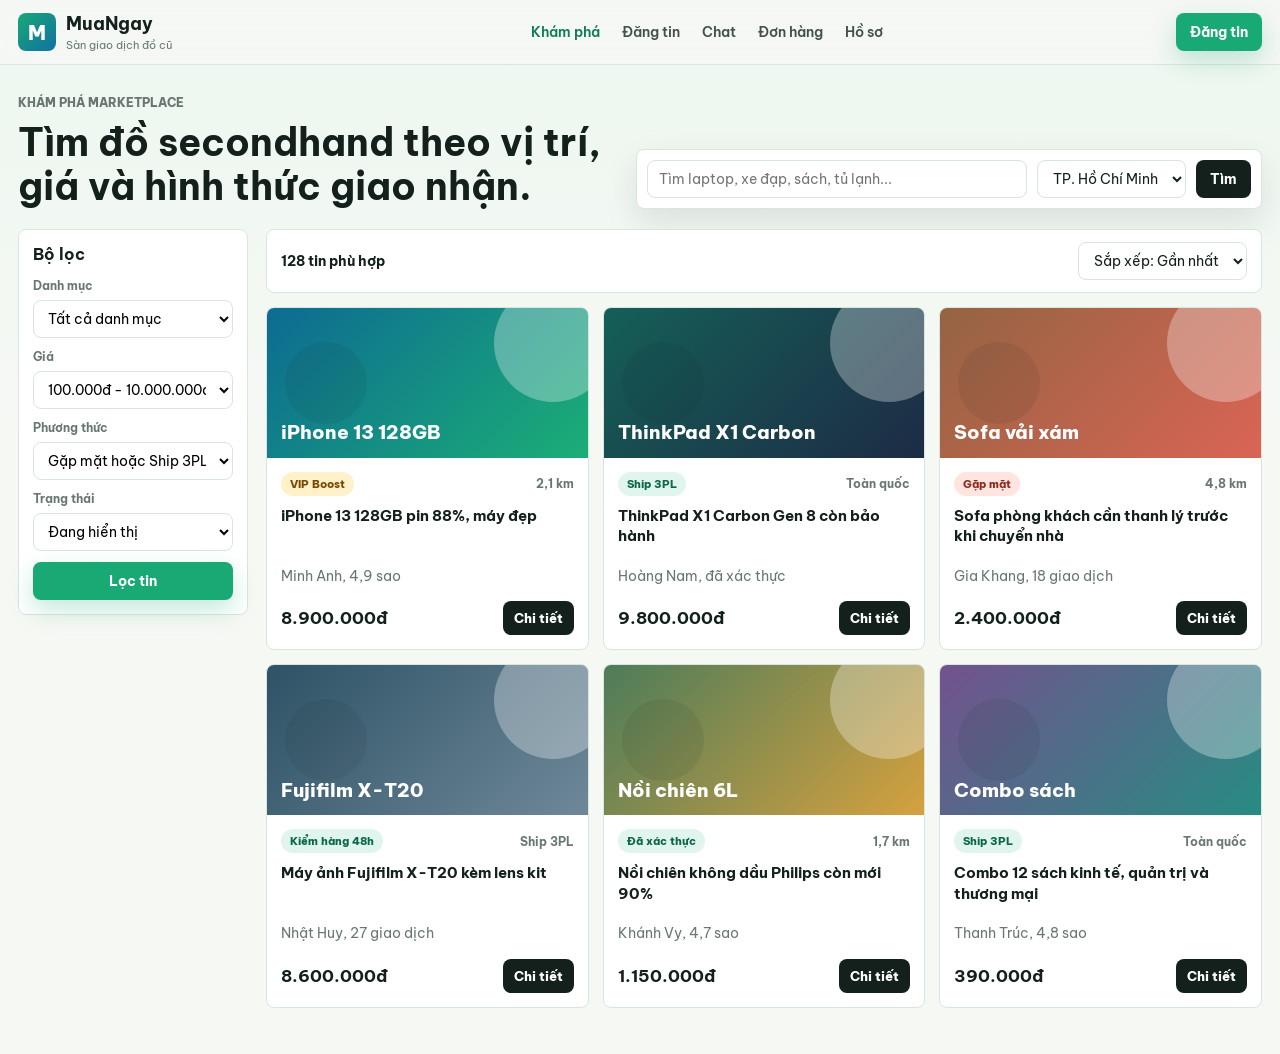
==== demomuangay1/02-kham-pha/index.html @ b1d273b2 "Upload dự án" ====
<!DOCTYPE html>
<html lang="vi">
<head>
  <meta charset="UTF-8">
  <meta name="viewport" content="width=device-width, initial-scale=1.0">
  <title>Khám phá tin đăng - MuaNgay</title>
  <link rel="preconnect" href="https://fonts.googleapis.com">
  <link rel="preconnect" href="https://fonts.gstatic.com" crossorigin>
  <link href="https://fonts.googleapis.com/css2?family=Be+Vietnam+Pro:wght@400;500;600;700;800&display=swap" rel="stylesheet">
  <link rel="stylesheet" href="/demomuangay1/assets/styles.css">
</head>
<body>
  <header class="site-header">
    <nav class="navbar">
      <a class="brand" href="/demomuangay1/01-trang-chu/"><span class="brand-mark">M</span><span><strong>MuaNgay</strong><small>Sàn giao dịch đồ cũ</small></span></a>
      <div class="nav-links">
        <a class="active" href="/demomuangay1/02-kham-pha/">Khám phá</a>
        <a href="/demomuangay1/04-dang-tin/">Đăng tin</a>
        <a href="/demomuangay1/05-chat-tra-gia/">Chat</a>
        <a href="/demomuangay1/06-don-hang/">Đơn hàng</a>
        <a href="/demomuangay1/07-ho-so/">Hồ sơ</a>
      </div>
      <div class="nav-actions"><a class="btn btn-primary" href="/demomuangay1/04-dang-tin/">Đăng tin</a></div>
    </nav>
  </header>

  <main class="page-shell">
    <section class="page-title">
      <div>
        <p class="eyebrow">Khám phá marketplace</p>
        <h1>Tìm đồ secondhand theo vị trí, giá và hình thức giao nhận.</h1>
      </div>
      <form class="compact-search">
        <input type="search" placeholder="Tìm laptop, xe đạp, sách, tủ lạnh...">
        <select><option>TP. Hồ Chí Minh</option><option>Hà Nội</option></select>
        <button class="btn btn-dark">Tìm</button>
      </form>
    </section>

    <section class="browse-layout">
      <aside class="filters">
        <h3>Bộ lọc</h3>
        <label><span>Danh mục</span><select><option>Tất cả danh mục</option><option>Đồ điện tử</option><option>Nội thất</option></select></label>
        <label><span>Giá</span><select><option>100.000đ - 10.000.000đ</option></select></label>
        <label><span>Phương thức</span><select><option>Gặp mặt hoặc Ship 3PL</option></select></label>
        <label><span>Trạng thái</span><select><option>Đang hiển thị</option><option>VIP Boost</option></select></label>
        <button class="btn btn-primary btn-full">Lọc tin</button>
      </aside>

      <div class="listing-area">
        <div class="toolbar">
          <strong>128 tin phù hợp</strong>
          <select><option>Sắp xếp: Gần nhất</option><option>Giá thấp trước</option><option>Mới đăng</option></select>
        </div>
        <div class="product-grid">
          <article class="product-card"><div class="product-photo photo-phone"><span>iPhone 13 128GB</span></div><div class="card-body"><div class="tag-row"><span class="badge hot">VIP Boost</span><span>2,1 km</span></div><h3>iPhone 13 128GB pin 88%, máy đẹp</h3><p class="seller">Minh Anh, 4,9 sao</p><div class="card-bottom"><strong>8.900.000đ</strong><a href="/demomuangay1/03-chi-tiet-san-pham/">Chi tiết</a></div></div></article>
          <article class="product-card"><div class="product-photo photo-laptop"><span>ThinkPad X1 Carbon</span></div><div class="card-body"><div class="tag-row"><span class="badge ship">Ship 3PL</span><span>Toàn quốc</span></div><h3>ThinkPad X1 Carbon Gen 8 còn bảo hành</h3><p class="seller">Hoàng Nam, đã xác thực</p><div class="card-bottom"><strong>9.800.000đ</strong><a href="/demomuangay1/03-chi-tiet-san-pham/">Chi tiết</a></div></div></article>
          <article class="product-card"><div class="product-photo photo-sofa"><span>Sofa vải xám</span></div><div class="card-body"><div class="tag-row"><span class="badge pickup">Gặp mặt</span><span>4,8 km</span></div><h3>Sofa phòng khách cần thanh lý trước khi chuyển nhà</h3><p class="seller">Gia Khang, 18 giao dịch</p><div class="card-bottom"><strong>2.400.000đ</strong><a href="/demomuangay1/03-chi-tiet-san-pham/">Chi tiết</a></div></div></article>
          <article class="product-card"><div class="product-photo photo-camera"><span>Fujifilm X-T20</span></div><div class="card-body"><div class="tag-row"><span class="badge ship">Kiểm hàng 48h</span><span>Ship 3PL</span></div><h3>Máy ảnh Fujifilm X-T20 kèm lens kit</h3><p class="seller">Nhật Huy, 27 giao dịch</p><div class="card-bottom"><strong>8.600.000đ</strong><a href="/demomuangay1/03-chi-tiet-san-pham/">Chi tiết</a></div></div></article>
          <article class="product-card"><div class="product-photo photo-airfryer"><span>Nồi chiên 6L</span></div><div class="card-body"><div class="tag-row"><span class="badge verified">Đã xác thực</span><span>1,7 km</span></div><h3>Nồi chiên không dầu Philips còn mới 90%</h3><p class="seller">Khánh Vy, 4,7 sao</p><div class="card-bottom"><strong>1.150.000đ</strong><a href="/demomuangay1/03-chi-tiet-san-pham/">Chi tiết</a></div></div></article>
          <article class="product-card"><div class="product-photo photo-books"><span>Combo sách</span></div><div class="card-body"><div class="tag-row"><span class="badge ship">Ship 3PL</span><span>Toàn quốc</span></div><h3>Combo 12 sách kinh tế, quản trị và thương mại</h3><p class="seller">Thanh Trúc, 4,8 sao</p><div class="card-bottom"><strong>390.000đ</strong><a href="/demomuangay1/03-chi-tiet-san-pham/">Chi tiết</a></div></div></article>
        </div>
      </div>
    </section>
  </main>
</body>
</html>
---- demomuangay1/assets/styles.css ----
:root {
  --ink: #13201c;
  --muted: #687772;
  --line: #d9e5df;
  --paper: #f6f8f4;
  --panel: #ffffff;
  --mint: #19a974;
  --mint-dark: #0f7d58;
  --sun: #f5b942;
  --coral: #ed6a5a;
  --teal-soft: #dff5ed;
  --blue-soft: #e7f0ff;
  --shadow: 0 14px 34px rgba(19, 32, 28, 0.1);
}

* {
  box-sizing: border-box;
}

html {
  scroll-behavior: smooth;
}

body {
  margin: 0;
  font-family: "Be Vietnam Pro", Arial, sans-serif;
  color: var(--ink);
  background:
    linear-gradient(180deg, #edf7f0 0, #f6f8f4 440px, #f6f8f4 100%);
  font-size: 14px;
}

button,
input,
select {
  font: inherit;
}

a {
  color: inherit;
  text-decoration: none;
}

.site-header {
  position: sticky;
  top: 0;
  z-index: 10;
  background: rgba(246, 248, 244, 0.88);
  border-bottom: 1px solid var(--line);
  backdrop-filter: blur(16px);
}

.navbar,
.section,
.footer {
  width: min(1360px, calc(100% - 36px));
  margin: 0 auto;
}

.navbar {
  min-height: 64px;
  display: flex;
  align-items: center;
  justify-content: space-between;
  gap: 24px;
}

.brand {
  display: flex;
  align-items: center;
  gap: 10px;
  min-width: 220px;
}

.brand-mark {
  width: 38px;
  height: 38px;
  display: grid;
  place-items: center;
  border-radius: 8px;
  color: #fff;
  background: linear-gradient(135deg, var(--mint), #1170a3);
  font-weight: 800;
  font-size: 20px;
}

.brand strong {
  display: block;
  font-size: 18px;
}

.brand small {
  color: var(--muted);
  font-size: 11px;
}

.nav-links {
  display: flex;
  align-items: center;
  gap: 22px;
  color: #43504c;
  font-weight: 600;
  font-size: 14px;
}

.nav-links a.active {
  color: var(--mint-dark);
}

.nav-actions {
  display: flex;
  align-items: center;
  gap: 10px;
}

.btn {
  display: inline-flex;
  align-items: center;
  justify-content: center;
  min-height: 38px;
  border: 0;
  border-radius: 8px;
  padding: 0 14px;
  font-weight: 700;
  font-size: 14px;
  cursor: pointer;
  transition: transform 0.2s ease, box-shadow 0.2s ease, background 0.2s ease;
}

.btn:hover {
  transform: translateY(-1px);
}

.btn-primary {
  color: #fff;
  background: var(--mint);
  box-shadow: 0 10px 24px rgba(25, 169, 116, 0.25);
}

.btn-primary:hover {
  background: var(--mint-dark);
}

.btn-ghost {
  color: var(--ink);
  background: transparent;
}

.btn-outline {
  border: 1px solid var(--line);
  background: #fff;
}

.btn-dark {
  color: #fff;
  background: var(--ink);
}

.btn-full {
  width: 100%;
}

.hero {
  width: min(1360px, calc(100% - 36px));
  min-height: calc(100vh - 64px);
  margin: 0 auto;
  display: grid;
  grid-template-columns: minmax(0, 1.15fr) minmax(340px, 0.85fr);
  gap: 28px;
  align-items: center;
  padding: 28px 0 22px;
}

.hero-content h1,
.section-heading h2,
.trust-copy h2 {
  margin: 0;
  letter-spacing: 0;
}

.hero-content h1 {
  max-width: 720px;
  font-size: clamp(36px, 4vw, 56px);
  line-height: 1.1;
}

.eyebrow {
  margin: 0 0 9px;
  color: var(--mint-dark);
  font-size: 12px;
  font-weight: 800;
  text-transform: uppercase;
}

.hero-copy {
  max-width: 680px;
  color: var(--muted);
  font-size: 15px;
  line-height: 1.65;
}

.search-panel {
  margin-top: 22px;
  padding: 10px;
  display: grid;
  grid-template-columns: 1.6fr 1fr 1fr auto;
  gap: 10px;
  background: #fff;
  border: 1px solid var(--line);
  border-radius: 8px;
  box-shadow: var(--shadow);
}

.field {
  min-width: 0;
  display: flex;
  flex-direction: column;
  gap: 4px;
  padding: 7px 10px;
  background: #f5f8f6;
  border-radius: 8px;
}

.field label {
  color: var(--muted);
  font-size: 11px;
  font-weight: 700;
}

.field input,
.field select {
  min-width: 0;
  border: 0;
  outline: 0;
  color: var(--ink);
  background: transparent;
  font-weight: 700;
  font-size: 13px;
}

.hero-stats {
  margin-top: 18px;
  display: grid;
  grid-template-columns: repeat(3, 1fr);
  gap: 10px;
}

.hero-stats div {
  padding: 13px;
  background: #fff;
  border: 1px solid var(--line);
  border-radius: 8px;
}

.hero-stats strong {
  display: block;
  font-size: 20px;
}

.hero-stats span {
  display: block;
  margin-top: 4px;
  color: var(--muted);
  font-size: 12px;
}

.deal-preview,
.filters,
.product-card,
.trust-item,
.order-card {
  background: var(--panel);
  border: 1px solid var(--line);
  border-radius: 8px;
}

.deal-preview {
  overflow: hidden;
  box-shadow: var(--shadow);
  transform: translateY(6px);
}

.product-photo {
  min-height: 170px;
  position: relative;
  display: flex;
  align-items: flex-end;
  padding: 14px;
  overflow: hidden;
}

.product-photo::before,
.product-photo::after {
  content: "";
  position: absolute;
  border-radius: 999px;
  opacity: 0.55;
}

.product-photo::before {
  width: 118px;
  height: 118px;
  right: -24px;
  top: -24px;
  background: rgba(255, 255, 255, 0.55);
}

.product-photo::after {
  width: 82px;
  height: 82px;
  left: 18px;
  top: 34px;
  background: rgba(23, 33, 31, 0.14);
}

.product-photo span {
  position: relative;
  z-index: 1;
  max-width: 210px;
  color: #fff;
  font-weight: 800;
  font-size: 19px;
  line-height: 1.2;
}

.photo-laptop { background: linear-gradient(135deg, #155f57, #1d2b45); }
.photo-phone { background: linear-gradient(135deg, #0d6b92, #1bae76); }
.photo-sofa { background: linear-gradient(135deg, #946442, #da6455); }
.photo-bike { background: linear-gradient(135deg, #27384b, #e6ad34); }
.photo-books { background: linear-gradient(135deg, #73528e, #278c82); }
.photo-camera { background: linear-gradient(135deg, #2e5266, #6e8898); }
.photo-airfryer { background: linear-gradient(135deg, #4d7c59, #d6a13f); }

.preview-body,
.card-body {
  padding: 14px;
}

.preview-row,
.tag-row,
.deposit-line,
.card-bottom,
.section-heading,
.footer {
  display: flex;
  align-items: center;
  justify-content: space-between;
  gap: 12px;
}

.price {
  font-size: 19px;
  font-weight: 800;
}

.deal-preview h2 {
  margin: 12px 0 6px;
  font-size: 18px;
}

.offer-box strong,
.deposit-line strong {
  font-size: 14px;
}

.deal-preview p,
.seller,
.trust-copy p,
.trust-item p,
.order-card p,
.footer p {
  color: var(--muted);
  line-height: 1.55;
  font-size: 14px;
}

.badge {
  display: inline-flex;
  align-items: center;
  min-height: 24px;
  padding: 0 9px;
  border-radius: 999px;
  font-size: 11px;
  font-weight: 800;
}

.verified,
.ship {
  color: #0d684a;
  background: var(--teal-soft);
}

.hot {
  color: #7a4700;
  background: #fff1ca;
}

.pickup {
  color: #8d2b21;
  background: #ffe4df;
}

.offer-box {
  margin: 12px 0 10px;
  padding: 11px;
  display: flex;
  align-items: center;
  justify-content: space-between;
  background: var(--blue-soft);
  border-radius: 8px;
}

.offer-box span,
.deposit-line span {
  color: var(--muted);
  font-size: 12px;
  font-weight: 700;
}

.category-strip {
  display: grid;
  grid-template-columns: repeat(7, 1fr);
  gap: 10px;
  padding: 6px 0 26px;
}

.category-strip a {
  min-height: 48px;
  display: grid;
  place-items: center;
  padding: 0 10px;
  border: 1px solid var(--line);
  border-radius: 8px;
  background: #fff;
  font-weight: 800;
  font-size: 13px;
  text-align: center;
  box-shadow: 0 8px 18px rgba(19, 32, 28, 0.05);
}

.section {
  padding: 34px 0;
}

.section-heading {
  margin-bottom: 18px;
}

.section-heading h2,
.trust-copy h2 {
  font-size: clamp(24px, 3vw, 34px);
}

.content-grid {
  display: grid;
  grid-template-columns: 230px minmax(0, 1fr);
  gap: 18px;
}

.filters {
  align-self: start;
  padding: 14px;
  position: sticky;
  top: 96px;
}

.filters h3 {
  margin: 0 0 14px;
  font-size: 16px;
}

.filters label {
  display: block;
  margin-bottom: 11px;
}

.filters span {
  display: block;
  margin-bottom: 7px;
  color: var(--muted);
  font-size: 12px;
  font-weight: 700;
}

.filters select {
  width: 100%;
  height: 38px;
  border: 1px solid var(--line);
  border-radius: 8px;
  padding: 0 10px;
  background: #fff;
}

.product-grid {
  display: grid;
  grid-template-columns: repeat(3, minmax(0, 1fr));
  gap: 14px;
}

.product-card {
  overflow: hidden;
  transition: transform 0.2s ease, box-shadow 0.2s ease, border-color 0.2s ease;
}

.product-card:hover {
  border-color: rgba(25, 169, 116, 0.45);
  box-shadow: 0 12px 26px rgba(19, 32, 28, 0.08);
  transform: translateY(-2px);
}

.product-card .product-photo {
  min-height: 150px;
}

.tag-row {
  color: var(--muted);
  font-size: 12px;
  font-weight: 700;
}

.product-card h3 {
  min-height: 46px;
  margin: 10px 0 5px;
  font-size: 15px;
  line-height: 1.35;
}

.card-bottom strong {
  font-size: 17px;
}

.card-bottom button,
.card-bottom a {
  display: inline-grid;
  place-items: center;
  min-height: 34px;
  border: 0;
  border-radius: 8px;
  padding: 0 11px;
  color: #fff;
  background: var(--ink);
  font-weight: 800;
  font-size: 13px;
  cursor: pointer;
}

.trust-section {
  display: grid;
  grid-template-columns: 0.8fr 1.2fr;
  gap: 20px;
  align-items: start;
  padding-top: 42px;
  padding-bottom: 42px;
}

.trust-grid {
  display: grid;
  grid-template-columns: repeat(3, 1fr);
  gap: 12px;
}

.trust-item {
  padding: 16px;
  background: linear-gradient(180deg, #fff 0, #f7fbf8 100%);
}

.trust-item span {
  display: inline-flex;
  margin-bottom: 14px;
  color: var(--mint-dark);
  font-weight: 800;
}

.trust-item h3 {
  margin: 0 0 10px;
  font-size: 16px;
}

.order-board {
  display: grid;
  gap: 10px;
}

.order-card {
  display: grid;
  grid-template-columns: auto 1fr auto;
  align-items: center;
  gap: 12px;
  padding: 14px;
  box-shadow: 0 8px 18px rgba(19, 32, 28, 0.045);
}

.order-card.active {
  border-color: rgba(25, 169, 116, 0.45);
  background: #f2fbf7;
}

.status-dot {
  width: 10px;
  height: 10px;
  border-radius: 999px;
  background: var(--mint);
  box-shadow: 0 0 0 6px rgba(25, 169, 116, 0.12);
}

.order-card h3,
.order-card p {
  margin: 0;
}

.order-card h3 {
  font-size: 16px;
}

.order-card strong {
  font-size: 14px;
}

.footer {
  padding: 22px 0 30px;
  border-top: 1px solid var(--line);
}

.footer p {
  margin: 6px 0 0;
}

.page-shell {
  width: min(1360px, calc(100% - 36px));
  min-height: calc(100vh - 64px);
  margin: 0 auto;
  padding: 28px 0 46px;
}

.page-title {
  display: flex;
  align-items: end;
  justify-content: space-between;
  gap: 18px;
  margin-bottom: 20px;
}

.page-title.stacked {
  display: block;
}

.page-title h1 {
  max-width: 760px;
  margin: 0;
  font-size: clamp(28px, 3vw, 42px);
  line-height: 1.14;
}

.page-title p {
  max-width: 680px;
  color: var(--muted);
  line-height: 1.6;
}

.compact-search,
.toolbar,
.tabs,
.form-actions,
.chat-head,
.chat-input {
  display: flex;
  align-items: center;
  gap: 10px;
}

.compact-search {
  padding: 10px;
  background: #fff;
  border: 1px solid var(--line);
  border-radius: 8px;
  box-shadow: var(--shadow);
}

.compact-search input,
.compact-search select,
.toolbar select,
.form-card input,
.form-card select,
.form-card textarea,
.profile-content input,
.chat-input input {
  min-height: 38px;
  border: 1px solid var(--line);
  border-radius: 8px;
  padding: 0 11px;
  color: var(--ink);
  background: #fff;
  outline: 0;
}

.compact-search input {
  width: min(380px, 38vw);
}

.browse-layout {
  display: grid;
  grid-template-columns: 230px minmax(0, 1fr);
  gap: 18px;
}

.listing-area {
  min-width: 0;
}

.toolbar {
  justify-content: space-between;
  margin-bottom: 14px;
  padding: 12px 14px;
  background: #fff;
  border: 1px solid var(--line);
  border-radius: 8px;
}

.detail-layout {
  display: grid;
  grid-template-columns: minmax(0, 1.25fr) minmax(340px, 0.75fr);
  gap: 20px;
  align-items: start;
}

.gallery,
.purchase-panel,
.detail-info article,
.form-card,
.conversation-list,
.chat-window,
.qr-panel,
.profile-card,
.panel,
.metric-grid div {
  background: #fff;
  border: 1px solid var(--line);
  border-radius: 8px;
}

.gallery {
  padding: 14px;
}

.main-photo {
  min-height: 430px;
}

.thumb-row {
  display: grid;
  grid-template-columns: repeat(3, 1fr);
  gap: 10px;
  margin-top: 10px;
}

.thumb-row .product-photo {
  min-height: 92px;
}

.purchase-panel {
  padding: 18px;
  position: sticky;
  top: 86px;
  box-shadow: var(--shadow);
}

.purchase-panel h1 {
  margin: 14px 0 8px;
  font-size: 26px;
  line-height: 1.25;
}

.detail-price {
  font-size: 30px;
  font-weight: 800;
}

.seller-box,
.safe-note,
.handoff-box,
.upload-box,
.offer-card-chat {
  padding: 12px;
  border-radius: 8px;
  background: #f5f8f6;
}

.seller-box {
  display: grid;
  gap: 4px;
  margin: 16px 0;
}

.seller-box span,
.safe-note,
.handoff-box,
.offer-card-chat p {
  color: var(--muted);
  line-height: 1.55;
}

.action-stack {
  display: grid;
  gap: 10px;
  margin-bottom: 12px;
}

.action-stack .btn {
  display: grid;
  place-items: center;
}

.detail-info {
  display: grid;
  grid-template-columns: 1fr 1fr;
  gap: 18px;
  margin-top: 18px;
}

.detail-info article {
  padding: 18px;
}

.detail-info h2,
.form-card h2,
.panel h2,
.conversation-list h2,
.qr-panel h2 {
  margin: 0 0 12px;
  font-size: 20px;
}

.clean-list {
  margin: 0;
  padding-left: 18px;
  color: var(--muted);
  line-height: 1.8;
}

.form-layout {
  display: grid;
  grid-template-columns: 0.55fr 1fr;
  gap: 24px;
  align-items: start;
}

.form-card,
.panel {
  padding: 18px;
}

.form-grid {
  display: grid;
  grid-template-columns: repeat(2, minmax(0, 1fr));
  gap: 14px;
}

.form-card label,
.profile-content label {
  display: grid;
  gap: 7px;
  margin-bottom: 14px;
}

.form-card label span,
.profile-content label span {
  color: var(--muted);
  font-size: 12px;
  font-weight: 700;
}

.form-card textarea {
  min-height: 110px;
  padding-top: 10px;
  resize: vertical;
}

.upload-box {
  min-height: 120px;
  display: grid;
  place-items: center;
  margin-bottom: 14px;
  border: 1px dashed #a8bbb3;
  color: var(--muted);
  font-weight: 700;
}

.handoff-box {
  display: grid;
  gap: 4px;
  margin-bottom: 14px;
}

.form-actions {
  justify-content: flex-end;
}

.chat-layout {
  min-height: calc(100vh - 140px);
  display: grid;
  grid-template-columns: 300px minmax(0, 1fr);
  gap: 18px;
}

.conversation-list {
  padding: 14px;
}

.conversation {
  display: grid;
  gap: 4px;
  padding: 12px;
  border-radius: 8px;
  color: var(--muted);
}

.conversation strong {
  color: var(--ink);
}

.conversation.active {
  background: #f2fbf7;
}

.chat-window {
  display: grid;
  grid-template-rows: auto 1fr auto;
  overflow: hidden;
}

.chat-head {
  justify-content: space-between;
  padding: 14px;
  border-bottom: 1px solid var(--line);
}

.chat-head span {
  display: block;
  margin-top: 3px;
  color: var(--muted);
  font-size: 13px;
}

.messages {
  padding: 18px;
}

.bubble {
  width: fit-content;
  max-width: 62%;
  margin: 0 0 10px;
  padding: 11px 12px;
  border-radius: 8px;
  line-height: 1.5;
}

.bubble.other {
  background: #f0f3f1;
}

.bubble.mine {
  margin-left: auto;
  color: #fff;
  background: var(--mint-dark);
}

.offer-card-chat {
  max-width: 360px;
  margin: 12px auto 12px 0;
  border: 1px solid var(--line);
}

.offer-card-chat span {
  color: var(--mint-dark);
  font-weight: 800;
}

.offer-card-chat strong {
  display: block;
  margin-top: 6px;
  font-size: 22px;
}

.chat-input {
  padding: 14px;
  border-top: 1px solid var(--line);
}

.chat-input input {
  flex: 1;
}

.tabs {
  padding: 6px;
  background: #fff;
  border: 1px solid var(--line);
  border-radius: 8px;
}

.tabs button {
  min-height: 34px;
  border: 0;
  border-radius: 8px;
  padding: 0 12px;
  background: transparent;
  font-weight: 700;
}

.tabs button.active {
  color: #fff;
  background: var(--ink);
}

.order-page-grid {
  display: grid;
  grid-template-columns: minmax(0, 1fr) 320px;
  gap: 18px;
}

.qr-panel {
  padding: 18px;
}

.qr-box {
  aspect-ratio: 1;
  display: grid;
  place-items: center;
  margin: 12px 0;
  border-radius: 8px;
  color: var(--ink);
  background:
    linear-gradient(90deg, #13201c 12px, transparent 1%) 0 0 / 34px 34px,
    linear-gradient(#13201c 12px, transparent 1%) 0 0 / 34px 34px,
    #fff;
  border: 10px solid #fff;
  box-shadow: inset 0 0 0 1px var(--line);
  font-weight: 800;
}

.profile-grid {
  display: grid;
  grid-template-columns: 300px minmax(0, 1fr);
  gap: 18px;
}

.profile-card {
  padding: 20px;
  text-align: center;
}

.avatar {
  width: 86px;
  height: 86px;
  display: grid;
  place-items: center;
  margin: 0 auto 14px;
  border-radius: 50%;
  color: #fff;
  background: linear-gradient(135deg, var(--mint), #1170a3);
  font-size: 26px;
  font-weight: 800;
}

.profile-card h1 {
  margin: 0 0 6px;
}

.profile-card p {
  color: var(--muted);
}

.profile-content {
  display: grid;
  gap: 18px;
}

.metric-grid {
  display: grid;
  grid-template-columns: repeat(3, 1fr);
  gap: 14px;
}

.metric-grid div {
  padding: 18px;
}

.metric-grid strong {
  display: block;
  font-size: 26px;
}

.metric-grid span {
  color: var(--muted);
}

@media (max-width: 980px) {
  .nav-links {
    display: none;
  }

  .hero,
  .trust-section,
  .content-grid,
  .browse-layout,
  .detail-layout,
  .form-layout,
  .chat-layout,
  .order-page-grid,
  .profile-grid {
    grid-template-columns: 1fr;
  }

  .search-panel {
    grid-template-columns: 1fr 1fr;
  }

  .search-panel .btn {
    grid-column: 1 / -1;
  }

  .category-strip,
  .trust-grid {
    grid-template-columns: repeat(2, 1fr);
  }

  .product-grid {
    grid-template-columns: repeat(2, minmax(0, 1fr));
  }

  .filters {
    position: static;
  }

  .purchase-panel {
    position: static;
  }
}

@media (max-width: 680px) {
  .navbar,
  .section,
  .footer,
  .hero {
    width: min(100% - 24px, 1180px);
  }

  .navbar {
    min-height: auto;
    padding: 14px 0;
    align-items: flex-start;
  }

  .brand {
    min-width: 0;
  }

  .brand small,
  .nav-actions .btn-ghost {
    display: none;
  }

  .hero {
    padding-top: 26px;
    min-height: auto;
  }

  .hero-content h1 {
    font-size: 32px;
    line-height: 1.14;
  }

  .hero-copy {
    font-size: 14px;
  }

  .product-photo {
    min-height: 145px;
  }

  .search-panel,
  .hero-stats,
  .product-grid,
  .category-strip,
  .trust-grid,
  .order-card,
  .footer,
  .detail-info,
  .form-grid,
  .metric-grid {
    grid-template-columns: 1fr;
  }

  .page-title,
  .compact-search,
  .toolbar {
    align-items: stretch;
    flex-direction: column;
  }

  .compact-search input {
    width: 100%;
  }

  .main-photo {
    min-height: 260px;
  }

  .bubble {
    max-width: 86%;
  }

  .section-heading,
  .footer {
    align-items: flex-start;
    flex-direction: column;
  }

  .order-card {
    display: grid;
  }
}
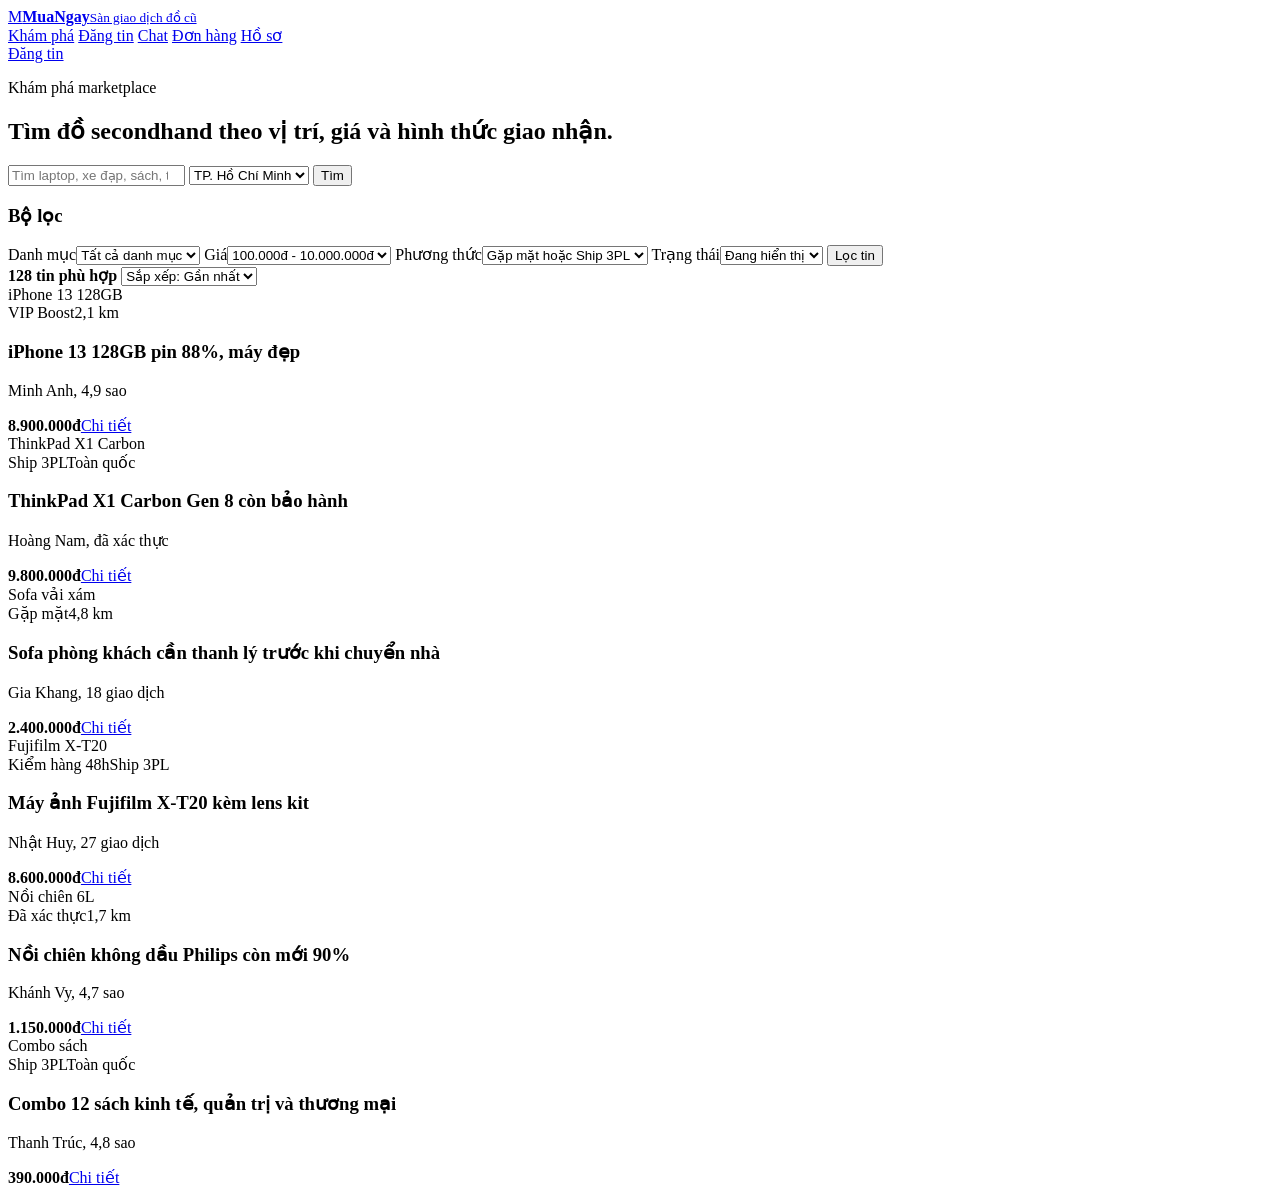
==== commit e4ccd0b8: "Fix GitHub Pages paths" ====
--- a/demomuangay1/02-kham-pha/index.html
+++ b/demomuangay1/02-kham-pha/index.html
@@ -7,20 +7,20 @@
   <link rel="preconnect" href="https://fonts.googleapis.com">
   <link rel="preconnect" href="https://fonts.gstatic.com" crossorigin>
   <link href="https://fonts.googleapis.com/css2?family=Be+Vietnam+Pro:wght@400;500;600;700;800&display=swap" rel="stylesheet">
-  <link rel="stylesheet" href="/demomuangay1/assets/styles.css">
+  <link rel="stylesheet" href="/DemoTMDT/demomuangay1/assets/styles.css">
 </head>
 <body>
   <header class="site-header">
     <nav class="navbar">
-      <a class="brand" href="/demomuangay1/01-trang-chu/"><span class="brand-mark">M</span><span><strong>MuaNgay</strong><small>Sàn giao dịch đồ cũ</small></span></a>
+      <a class="brand" href="/DemoTMDT/demomuangay1/01-trang-chu/"><span class="brand-mark">M</span><span><strong>MuaNgay</strong><small>Sàn giao dịch đồ cũ</small></span></a>
       <div class="nav-links">
-        <a class="active" href="/demomuangay1/02-kham-pha/">Khám phá</a>
-        <a href="/demomuangay1/04-dang-tin/">Đăng tin</a>
-        <a href="/demomuangay1/05-chat-tra-gia/">Chat</a>
-        <a href="/demomuangay1/06-don-hang/">Đơn hàng</a>
-        <a href="/demomuangay1/07-ho-so/">Hồ sơ</a>
+        <a class="active" href="/DemoTMDT/demomuangay1/02-kham-pha/">Khám phá</a>
+        <a href="/DemoTMDT/demomuangay1/04-dang-tin/">Đăng tin</a>
+        <a href="/DemoTMDT/demomuangay1/05-chat-tra-gia/">Chat</a>
+        <a href="/DemoTMDT/demomuangay1/06-don-hang/">Đơn hàng</a>
+        <a href="/DemoTMDT/demomuangay1/07-ho-so/">Hồ sơ</a>
       </div>
-      <div class="nav-actions"><a class="btn btn-primary" href="/demomuangay1/04-dang-tin/">Đăng tin</a></div>
+      <div class="nav-actions"><a class="btn btn-primary" href="/DemoTMDT/demomuangay1/04-dang-tin/">Đăng tin</a></div>
     </nav>
   </header>
 
@@ -53,12 +53,12 @@
           <select><option>Sắp xếp: Gần nhất</option><option>Giá thấp trước</option><option>Mới đăng</option></select>
         </div>
         <div class="product-grid">
-          <article class="product-card"><div class="product-photo photo-phone"><span>iPhone 13 128GB</span></div><div class="card-body"><div class="tag-row"><span class="badge hot">VIP Boost</span><span>2,1 km</span></div><h3>iPhone 13 128GB pin 88%, máy đẹp</h3><p class="seller">Minh Anh, 4,9 sao</p><div class="card-bottom"><strong>8.900.000đ</strong><a href="/demomuangay1/03-chi-tiet-san-pham/">Chi tiết</a></div></div></article>
-          <article class="product-card"><div class="product-photo photo-laptop"><span>ThinkPad X1 Carbon</span></div><div class="card-body"><div class="tag-row"><span class="badge ship">Ship 3PL</span><span>Toàn quốc</span></div><h3>ThinkPad X1 Carbon Gen 8 còn bảo hành</h3><p class="seller">Hoàng Nam, đã xác thực</p><div class="card-bottom"><strong>9.800.000đ</strong><a href="/demomuangay1/03-chi-tiet-san-pham/">Chi tiết</a></div></div></article>
-          <article class="product-card"><div class="product-photo photo-sofa"><span>Sofa vải xám</span></div><div class="card-body"><div class="tag-row"><span class="badge pickup">Gặp mặt</span><span>4,8 km</span></div><h3>Sofa phòng khách cần thanh lý trước khi chuyển nhà</h3><p class="seller">Gia Khang, 18 giao dịch</p><div class="card-bottom"><strong>2.400.000đ</strong><a href="/demomuangay1/03-chi-tiet-san-pham/">Chi tiết</a></div></div></article>
-          <article class="product-card"><div class="product-photo photo-camera"><span>Fujifilm X-T20</span></div><div class="card-body"><div class="tag-row"><span class="badge ship">Kiểm hàng 48h</span><span>Ship 3PL</span></div><h3>Máy ảnh Fujifilm X-T20 kèm lens kit</h3><p class="seller">Nhật Huy, 27 giao dịch</p><div class="card-bottom"><strong>8.600.000đ</strong><a href="/demomuangay1/03-chi-tiet-san-pham/">Chi tiết</a></div></div></article>
-          <article class="product-card"><div class="product-photo photo-airfryer"><span>Nồi chiên 6L</span></div><div class="card-body"><div class="tag-row"><span class="badge verified">Đã xác thực</span><span>1,7 km</span></div><h3>Nồi chiên không dầu Philips còn mới 90%</h3><p class="seller">Khánh Vy, 4,7 sao</p><div class="card-bottom"><strong>1.150.000đ</strong><a href="/demomuangay1/03-chi-tiet-san-pham/">Chi tiết</a></div></div></article>
-          <article class="product-card"><div class="product-photo photo-books"><span>Combo sách</span></div><div class="card-body"><div class="tag-row"><span class="badge ship">Ship 3PL</span><span>Toàn quốc</span></div><h3>Combo 12 sách kinh tế, quản trị và thương mại</h3><p class="seller">Thanh Trúc, 4,8 sao</p><div class="card-bottom"><strong>390.000đ</strong><a href="/demomuangay1/03-chi-tiet-san-pham/">Chi tiết</a></div></div></article>
+          <article class="product-card"><div class="product-photo photo-phone"><span>iPhone 13 128GB</span></div><div class="card-body"><div class="tag-row"><span class="badge hot">VIP Boost</span><span>2,1 km</span></div><h3>iPhone 13 128GB pin 88%, máy đẹp</h3><p class="seller">Minh Anh, 4,9 sao</p><div class="card-bottom"><strong>8.900.000đ</strong><a href="/DemoTMDT/demomuangay1/03-chi-tiet-san-pham/">Chi tiết</a></div></div></article>
+          <article class="product-card"><div class="product-photo photo-laptop"><span>ThinkPad X1 Carbon</span></div><div class="card-body"><div class="tag-row"><span class="badge ship">Ship 3PL</span><span>Toàn quốc</span></div><h3>ThinkPad X1 Carbon Gen 8 còn bảo hành</h3><p class="seller">Hoàng Nam, đã xác thực</p><div class="card-bottom"><strong>9.800.000đ</strong><a href="/DemoTMDT/demomuangay1/03-chi-tiet-san-pham/">Chi tiết</a></div></div></article>
+          <article class="product-card"><div class="product-photo photo-sofa"><span>Sofa vải xám</span></div><div class="card-body"><div class="tag-row"><span class="badge pickup">Gặp mặt</span><span>4,8 km</span></div><h3>Sofa phòng khách cần thanh lý trước khi chuyển nhà</h3><p class="seller">Gia Khang, 18 giao dịch</p><div class="card-bottom"><strong>2.400.000đ</strong><a href="/DemoTMDT/demomuangay1/03-chi-tiet-san-pham/">Chi tiết</a></div></div></article>
+          <article class="product-card"><div class="product-photo photo-camera"><span>Fujifilm X-T20</span></div><div class="card-body"><div class="tag-row"><span class="badge ship">Kiểm hàng 48h</span><span>Ship 3PL</span></div><h3>Máy ảnh Fujifilm X-T20 kèm lens kit</h3><p class="seller">Nhật Huy, 27 giao dịch</p><div class="card-bottom"><strong>8.600.000đ</strong><a href="/DemoTMDT/demomuangay1/03-chi-tiet-san-pham/">Chi tiết</a></div></div></article>
+          <article class="product-card"><div class="product-photo photo-airfryer"><span>Nồi chiên 6L</span></div><div class="card-body"><div class="tag-row"><span class="badge verified">Đã xác thực</span><span>1,7 km</span></div><h3>Nồi chiên không dầu Philips còn mới 90%</h3><p class="seller">Khánh Vy, 4,7 sao</p><div class="card-bottom"><strong>1.150.000đ</strong><a href="/DemoTMDT/demomuangay1/03-chi-tiet-san-pham/">Chi tiết</a></div></div></article>
+          <article class="product-card"><div class="product-photo photo-books"><span>Combo sách</span></div><div class="card-body"><div class="tag-row"><span class="badge ship">Ship 3PL</span><span>Toàn quốc</span></div><h3>Combo 12 sách kinh tế, quản trị và thương mại</h3><p class="seller">Thanh Trúc, 4,8 sao</p><div class="card-bottom"><strong>390.000đ</strong><a href="/DemoTMDT/demomuangay1/03-chi-tiet-san-pham/">Chi tiết</a></div></div></article>
         </div>
       </div>
     </section>
